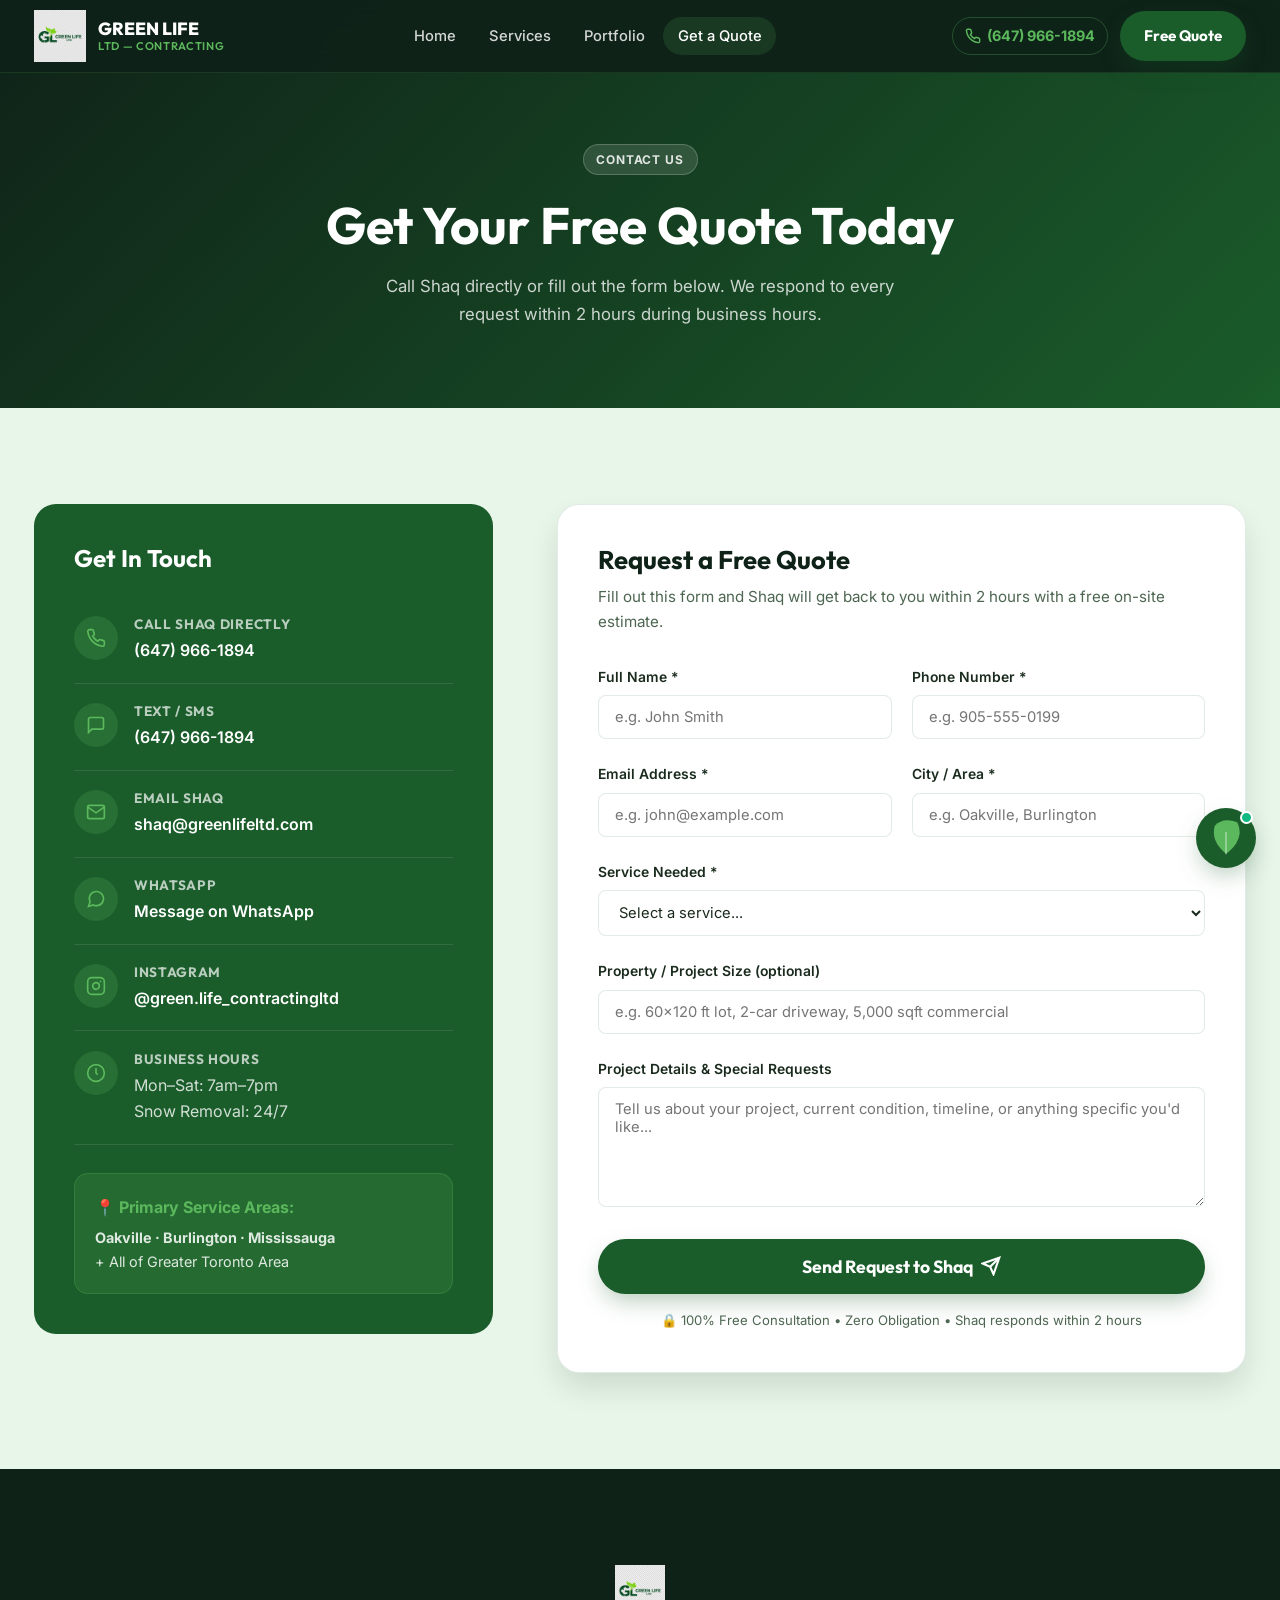
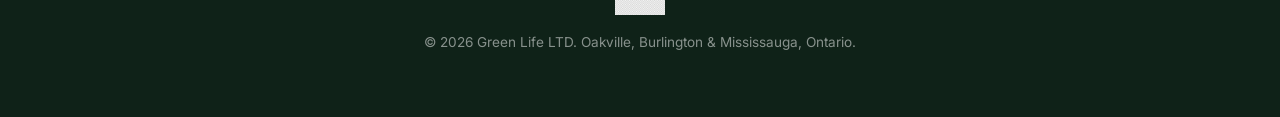
==== contact.html @ c1a683fa "Initial: Green Life LTD website — complete build - Homepage (index.html) with hero, services, before" ====
<!DOCTYPE html>
<html lang="en">
<head>
  <meta charset="UTF-8">
  <meta name="viewport" content="width=device-width, initial-scale=1.0">
  <title>Contact & Free Quote | Green Life LTD — (647) 966-1894</title>
  <meta name="description" content="Get a free quote from Green Life LTD. Call Shaq at (647) 966-1894 or submit your project details. Serving Oakville, Burlington and Mississauga.">
  <link rel="icon" type="image/png" href="logo.png">
  <link rel="preconnect" href="https://fonts.googleapis.com">
  <link rel="preconnect" href="https://fonts.gstatic.com" crossorigin>
  <link href="https://fonts.googleapis.com/css2?family=Inter:wght@400;500;600;700&family=Outfit:wght@500;600;700;800;900&display=swap" rel="stylesheet">
  <link rel="stylesheet" href="style.css">
  <style>
    .contact-hero {
      background: linear-gradient(135deg, var(--primary-dark) 0%, var(--primary-forest) 100%);
      padding: 9rem 0 5rem; color: #fff; text-align: center;
    }
    .contact-hero h1 { color: #fff; font-size: clamp(2rem, 4.5vw, 3.2rem); margin-bottom: 1rem; }
    .contact-hero p { color: rgba(255,255,255,0.78); font-size: 1.05rem; max-width: 540px; margin: 0 auto; }

    .contact-section { padding: 6rem 0; background: var(--green-pale); }

    .contact-grid { display: grid; grid-template-columns: 1fr 1.5fr; gap: 4rem; align-items: flex-start; }
    @media (max-width: 860px) { .contact-grid { grid-template-columns: 1fr; } }

    .contact-info-card {
      background: var(--primary-forest); color: #fff;
      border-radius: var(--radius-lg); padding: 2.5rem;
    }
    .contact-info-card h2 { color: #fff; font-size: 1.5rem; margin-bottom: 1.5rem; }

    .contact-method {
      display: flex; align-items: flex-start; gap: 1rem;
      padding: 1.2rem 0; border-bottom: 1px solid rgba(255,255,255,0.1);
    }
    .contact-method:last-child { border-bottom: none; }
    .contact-method-icon {
      width: 44px; height: 44px; background: rgba(92,184,92,0.2);
      border-radius: 50%; display: flex; align-items: center; justify-content: center;
      color: var(--accent-lime); flex-shrink: 0;
    }
    .contact-method h3 { font-size: 0.85rem; font-weight: 700; color: rgba(255,255,255,0.7); text-transform: uppercase; letter-spacing: 0.05em; margin-bottom: 0.3rem; }
    .contact-method a, .contact-method p { color: #fff; font-size: 1rem; font-weight: 600; }
    .contact-method a:hover { color: var(--accent-lime); }

    .quote-form-card {
      background: #fff; border-radius: var(--radius-lg);
      padding: 2.5rem; box-shadow: var(--shadow-lg);
      border: 1px solid var(--border-light);
    }
    .quote-form-card h2 { font-size: 1.6rem; margin-bottom: 0.5rem; }
    .quote-form-card p.lead { color: var(--text-muted); margin-bottom: 2rem; font-size: 0.95rem; }
  </style>
</head>
<body>

  <header>
    <div class="container nav-wrapper">
      <a href="index.html" class="logo-link">
        <img src="logo.png" alt="Green Life LTD" class="logo-img">
        <div class="logo-text">GREEN LIFE <span>LTD — Contracting</span></div>
      </a>
      <nav class="nav-links">
        <a href="index.html">Home</a>
        <a href="services.html">Services</a>
        <a href="portfolio.html">Portfolio</a>
        <a href="contact.html" class="active">Get a Quote</a>
      </nav>
      <div class="nav-actions">
        <a href="tel:6479661894" class="nav-phone">
          <svg width="16" height="16" viewBox="0 0 24 24" fill="none" stroke="currentColor" stroke-width="2.2" stroke-linecap="round" stroke-linejoin="round"><path d="M22 16.92v3a2 2 0 0 1-2.18 2 19.79 19.79 0 0 1-8.63-3.07 19.5 19.5 0 0 1-6-6 19.79 19.79 0 0 1-3.07-8.67A2 2 0 0 1 4.11 2h3a2 2 0 0 1 2 1.72 12.84 12.84 0 0 0 .7 2.81 2 2 0 0 1-.45 2.11L8.09 9.91a16 16 0 0 0 6 6l1.27-1.27a2 2 0 0 1 2.11-.45 12.84 12.84 0 0 0 2.81.7A2 2 0 0 1 22 16.92z"></path></svg>
          <span>(647) 966-1894</span>
        </a>
        <a href="contact.html" class="btn-primary">Free Quote</a>
        <button class="mobile-toggle" id="mobile-toggle" aria-label="Toggle navigation">
          <svg width="26" height="26" viewBox="0 0 24 24" fill="none" stroke="currentColor" stroke-width="2.2" stroke-linecap="round" stroke-linejoin="round"><line x1="3" y1="12" x2="21" y2="12"></line><line x1="3" y1="6" x2="21" y2="6"></line><line x1="3" y1="18" x2="21" y2="18"></line></svg>
        </button>
      </div>
    </div>
  </header>
  <div class="mobile-nav" id="mobile-nav">
    <a href="index.html">Home</a>
    <a href="services.html">Services</a>
    <a href="portfolio.html">Portfolio</a>
    <a href="contact.html">Get a Quote</a>
    <a href="tel:6479661894" style="color: var(--accent-lime); font-weight: 700;">📞 Call Shaq: (647) 966-1894</a>
  </div>

  <main>
    <section class="contact-hero">
      <div class="container">
        <div class="section-tag" style="background: rgba(255,255,255,0.12); color: rgba(255,255,255,0.85); border-color: rgba(255,255,255,0.2); margin-bottom: 1.25rem;">Contact Us</div>
        <h1>Get Your Free Quote Today</h1>
        <p>Call Shaq directly or fill out the form below. We respond to every request within 2 hours during business hours.</p>
      </div>
    </section>

    <section class="contact-section">
      <div class="container">
        <div class="contact-grid">
          <!-- Left: Contact Info -->
          <div class="contact-info-card">
            <h2>Get In Touch</h2>

            <div class="contact-method">
              <div class="contact-method-icon">
                <svg width="20" height="20" viewBox="0 0 24 24" fill="none" stroke="currentColor" stroke-width="2"><path d="M22 16.92v3a2 2 0 0 1-2.18 2 19.79 19.79 0 0 1-8.63-3.07 19.5 19.5 0 0 1-6-6 19.79 19.79 0 0 1-3.07-8.67A2 2 0 0 1 4.11 2h3a2 2 0 0 1 2 1.72 12.84 12.84 0 0 0 .7 2.81 2 2 0 0 1-.45 2.11L8.09 9.91a16 16 0 0 0 6 6l1.27-1.27a2 2 0 0 1 2.11-.45 12.84 12.84 0 0 0 2.81.7A2 2 0 0 1 22 16.92z"></path></svg>
              </div>
              <div>
                <h3>Call Shaq Directly</h3>
                <a href="tel:6479661894">(647) 966-1894</a>
              </div>
            </div>

            <div class="contact-method">
              <div class="contact-method-icon">
                <svg width="20" height="20" viewBox="0 0 24 24" fill="none" stroke="currentColor" stroke-width="2"><path d="M21 15a2 2 0 0 1-2 2H7l-4 4V5a2 2 0 0 1 2-2h14a2 2 0 0 1 2 2z"></path></svg>
              </div>
              <div>
                <h3>Text / SMS</h3>
                <a href="sms:6479661894">(647) 966-1894</a>
              </div>
            </div>

            <div class="contact-method">
              <div class="contact-method-icon">
                <svg width="20" height="20" viewBox="0 0 24 24" fill="none" stroke="currentColor" stroke-width="2"><path d="M4 4h16c1.1 0 2 .9 2 2v12c0 1.1-.9 2-2 2H4c-1.1 0-2-.9-2-2V6c0-1.1.9-2 2-2z"></path><polyline points="22,6 12,13 2,6"></polyline></svg>
              </div>
              <div>
                <h3>Email Shaq</h3>
                <a href="mailto:shaq@greenlifeltd.com">shaq@greenlifeltd.com</a>
              </div>
            </div>

            <div class="contact-method">
              <div class="contact-method-icon">
                <svg width="20" height="20" viewBox="0 0 24 24" fill="none" stroke="currentColor" stroke-width="2"><path d="M21 11.5a8.38 8.38 0 0 1-.9 3.8 8.5 8.5 0 0 1-7.6 4.7 8.38 8.38 0 0 1-3.8-.9L3 21l1.9-5.7a8.38 8.38 0 0 1-.9-3.8 8.5 8.5 0 0 1 4.7-7.6 8.38 8.38 0 0 1 3.8-.9h.5a8.48 8.48 0 0 1 8 8v.5z"></path></svg>
              </div>
              <div>
                <h3>WhatsApp</h3>
                <a href="https://wa.me/16479661894" target="_blank" rel="noopener">Message on WhatsApp</a>
              </div>
            </div>

            <div class="contact-method">
              <div class="contact-method-icon">
                <svg width="20" height="20" viewBox="0 0 24 24" fill="none" stroke="currentColor" stroke-width="2" stroke-linecap="round" stroke-linejoin="round"><rect x="2" y="2" width="20" height="20" rx="5" ry="5"></rect><path d="M16 11.37A4 4 0 1 1 12.63 8 4 4 0 0 1 16 11.37z"></path><line x1="17.5" y1="6.5" x2="17.51" y2="6.5"></line></svg>
              </div>
              <div>
                <h3>Instagram</h3>
                <a href="https://www.instagram.com/green.life_contractingltd" target="_blank" rel="noopener">@green.life_contractingltd</a>
              </div>
            </div>

            <div class="contact-method">
              <div class="contact-method-icon">
                <svg width="20" height="20" viewBox="0 0 24 24" fill="none" stroke="currentColor" stroke-width="2"><circle cx="12" cy="12" r="10"></circle><polyline points="12 6 12 12 14 14"></polyline></svg>
              </div>
              <div>
                <h3>Business Hours</h3>
                <p style="font-weight: 400; color: rgba(255,255,255,0.8);">Mon–Sat: 7am–7pm<br>Snow Removal: 24/7</p>
              </div>
            </div>

            <div style="margin-top: 1.75rem; padding: 1.25rem; background: rgba(92,184,92,0.15); border-radius: var(--radius-md); border: 1px solid rgba(92,184,92,0.25);">
              <div style="color: var(--accent-lime); font-weight: 700; margin-bottom: 0.4rem;">📍 Primary Service Areas:</div>
              <div style="color: rgba(255,255,255,0.85); font-size: 0.9rem; line-height: 1.6;">
                <strong>Oakville · Burlington · Mississauga</strong><br>
                + All of Greater Toronto Area
              </div>
            </div>
          </div>

          <!-- Right: Quote Form -->
          <div class="quote-form-card">
            <h2>Request a Free Quote</h2>
            <p class="lead">Fill out this form and Shaq will get back to you within 2 hours with a free on-site estimate.</p>

            <form id="quoteForm">
              <div class="form-grid two-col" style="margin-bottom: 1.5rem;">
                <div class="form-group">
                  <label for="name">Full Name *</label>
                  <input type="text" id="name" name="name" class="form-control" placeholder="e.g. John Smith" required autocomplete="name">
                </div>
                <div class="form-group">
                  <label for="phone">Phone Number *</label>
                  <input type="tel" id="phone" name="phone" class="form-control" placeholder="e.g. 905-555-0199" required autocomplete="tel">
                </div>
              </div>

              <div class="form-grid two-col" style="margin-bottom: 1.5rem;">
                <div class="form-group">
                  <label for="email">Email Address *</label>
                  <input type="email" id="email" name="email" class="form-control" placeholder="e.g. john@example.com" required autocomplete="email">
                </div>
                <div class="form-group">
                  <label for="city">City / Area *</label>
                  <input type="text" id="city" name="city" class="form-control" placeholder="e.g. Oakville, Burlington" required>
                </div>
              </div>

              <div class="form-group" style="margin-bottom: 1.5rem;">
                <label for="service">Service Needed *</label>
                <select id="service" name="service" class="form-control" required>
                  <option value="" disabled selected>Select a service...</option>
                  <option value="Landscaping & Lawn Care">⭐️ Landscaping &amp; Lawn Care</option>
                  <option value="Hardscaping & Interlock">Hardscaping &amp; Interlocking Driveway/Patio</option>
                  <option value="Concrete Driveway">Concrete Driveway / Sidewalk</option>
                  <option value="Tree Planting & Care">Tree Planting &amp; Care</option>
                  <option value="Snow Removal Contract">Snow Removal Contract</option>
                  <option value="Year-Round Contract">Year-Round Property Contract (Best Value)</option>
                </select>
              </div>

              <div class="form-group" style="margin-bottom: 1.5rem;">
                <label for="sqft">Property / Project Size (optional)</label>
                <input type="text" id="sqft" name="sqft" class="form-control" placeholder="e.g. 60x120 ft lot, 2-car driveway, 5,000 sqft commercial">
              </div>

              <div class="form-group" style="margin-bottom: 2rem;">
                <label for="notes">Project Details &amp; Special Requests</label>
                <textarea id="notes" name="notes" class="form-control" rows="5" placeholder="Tell us about your project, current condition, timeline, or anything specific you'd like..."></textarea>
              </div>

              <button type="submit" class="btn-primary" style="width: 100%; padding: 1rem; font-size: 1.1rem; justify-content: center;" id="submit-quote-btn">
                <span>Send Request to Shaq</span>
                <svg width="20" height="20" viewBox="0 0 24 24" fill="none" stroke="currentColor" stroke-width="2.5"><line x1="22" y1="2" x2="11" y2="13"></line><polygon points="22 2 15 22 11 13 2 9 22 2"></polygon></svg>
              </button>

              <p style="text-align: center; color: var(--text-muted); font-size: 0.82rem; margin-top: 1rem;">
                🔒 100% Free Consultation &bull; Zero Obligation &bull; Shaq responds within 2 hours
              </p>
            </form>
          </div>
        </div>
      </div>
    </section>
  </main>

  <footer>
    <div class="container">
      <div style="text-align: center; padding: 2rem 0;">
        <img src="logo.png" alt="Green Life LTD" style="height: 50px; margin: 0 auto 1rem;">
        <p style="color: rgba(255,255,255,0.5); font-size: 0.85rem;">&copy; 2026 Green Life LTD. Oakville, Burlington &amp; Mississauga, Ontario.</p>
      </div>
    </div>
  </footer>

  <div class="mobile-action-dock">
    <a href="tel:6479661894" class="dock-item"><svg viewBox="0 0 24 24" fill="none" stroke="currentColor" stroke-width="2"><path d="M22 16.92v3a2 2 0 0 1-2.18 2 19.79 19.79 0 0 1-8.63-3.07 19.5 19.5 0 0 1-6-6 19.79 19.79 0 0 1-3.07-8.67A2 2 0 0 1 4.11 2h3a2 2 0 0 1 2 1.72 12.84 12.84 0 0 0 .7 2.81 2 2 0 0 1-.45 2.11L8.09 9.91a16 16 0 0 0 6 6l1.27-1.27a2 2 0 0 1 2.11-.45 12.84 12.84 0 0 0 2.81.7A2 2 0 0 1 22 16.92z"></path></svg><span>Call</span></a>
    <a href="sms:6479661894" class="dock-item"><svg viewBox="0 0 24 24" fill="none" stroke="currentColor" stroke-width="2"><path d="M21 15a2 2 0 0 1-2 2H7l-4 4V5a2 2 0 0 1 2-2h14a2 2 0 0 1 2 2z"></path></svg><span>SMS</span></a>
    <a href="mailto:shaq@greenlifeltd.com" class="dock-item"><svg viewBox="0 0 24 24" fill="none" stroke="currentColor" stroke-width="2"><path d="M4 4h16c1.1 0 2 .9 2 2v12c0 1.1-.9 2-2 2H4c-1.1 0-2-.9-2-2V6c0-1.1.9-2 2-2z"></path><polyline points="22,6 12,13 2,6"></polyline></svg><span>Email</span></a>
    <a href="https://wa.me/16479661894" class="dock-item" target="_blank" rel="noopener"><svg viewBox="0 0 24 24" fill="none" stroke="currentColor" stroke-width="2"><path d="M21 11.5a8.38 8.38 0 0 1-.9 3.8 8.5 8.5 0 0 1-7.6 4.7 8.38 8.38 0 0 1-3.8-.9L3 21l1.9-5.7a8.38 8.38 0 0 1-.9-3.8 8.5 8.5 0 0 1 4.7-7.6 8.38 8.38 0 0 1 3.8-.9h.5a8.48 8.48 0 0 1 8 8v.5z"></path></svg><span>WhatsApp</span></a>
    <a href="https://www.instagram.com/green.life_contractingltd" class="dock-item" target="_blank" rel="noopener"><svg viewBox="0 0 24 24" fill="none" stroke="currentColor" stroke-width="2" stroke-linecap="round" stroke-linejoin="round"><rect x="2" y="2" width="20" height="20" rx="5" ry="5"></rect><path d="M16 11.37A4 4 0 1 1 12.63 8 4 4 0 0 1 16 11.37z"></path><line x1="17.5" y1="6.5" x2="17.51" y2="6.5"></line></svg><span>Instagram</span></a>
  </div>

  <div class="chat-widget-container">
    <div class="chat-bubble" id="chat-bubble">
      <div class="chat-header">
        <div class="chat-header-title">
          <span style="display:inline-block; width:8px; height:8px; border-radius:50%; background:#10B981;"></span>
          <span>Shaq &bull; Green Life LTD</span>
        </div>
        <button class="chat-close-btn" id="chat-close" aria-label="Close Chat">
          <svg width="18" height="18" viewBox="0 0 24 24" fill="none" stroke="currentColor" stroke-width="2.5"><line x1="18" y1="6" x2="6" y2="18"></line><line x1="6" y1="6" x2="18" y2="18"></line></svg>
        </button>
      </div>
      <div class="chat-text" id="chat-text">
        <div style="background: var(--green-pale); padding: 0.5rem 0.75rem; border-radius: 12px; margin-bottom: 0.5rem; font-size: 0.85rem; border: 1px solid rgba(26,92,42,0.12);">
          Hi! I'm <strong>Shaq</strong> 🌿 Questions about our services or pricing? I'm here to help!
        </div>
      </div>
      <div class="chat-input-wrapper">
        <input type="text" id="chat-input" placeholder="Ask Shaq..." aria-label="Chat query">
        <button id="chat-send" class="chat-send-btn" aria-label="Send">
          <svg width="15" height="15" viewBox="0 0 24 24" fill="none" stroke="currentColor" stroke-width="2.5"><line x1="22" y1="2" x2="11" y2="13"></line><polygon points="22 2 15 22 11 13 2 9 22 2"></polygon></svg>
        </button>
      </div>
    </div>
    <div class="avatar-wrapper" id="avatar-wrapper" title="Chat with Shaq" role="button" tabindex="0">
      <svg viewBox="0 0 100 100" width="56" height="56">
        <circle cx="50" cy="50" r="48" fill="#1A5C2A"/>
        <path d="M 50 78 Q 22 55 30 28 Q 45 12 70 22 Q 80 40 68 60 Q 60 72 50 78 Z" fill="#5CB85C"/>
        <path d="M 50 78 L 50 40" stroke="#fff" stroke-width="2" stroke-linecap="round" opacity="0.6"/>
      </svg>
      <div class="avatar-badge" title="Online"></div>
    </div>
  </div>

  <script src="app.js"></script>
</body>
</html>
---- style.css ----
/* ==========================================================================
   GREEN LIFE LTD — NATURE-FIRST DESIGN SYSTEM
   Primary: Forest Green #1A5C2A | Accent: Lime #5CB85C | Dark: #0F2218
   ========================================================================== */

:root {
  --font-heading: 'Outfit', -apple-system, BlinkMacSystemFont, 'Segoe UI', Roboto, sans-serif;
  --font-body: 'Inter', -apple-system, BlinkMacSystemFont, 'Segoe UI', Roboto, sans-serif;

  /* Color Palette */
  --primary-dark:       #0F2218;
  --primary-forest:     #1A5C2A;
  --primary-forest-mid: #226B33;
  --accent-lime:        #5CB85C;
  --accent-lime-hover:  #4CAE4C;
  --accent-lime-glow:   rgba(92, 184, 92, 0.25);
  --accent-gold:        #F5A623;

  --green-dark:   #143D1D;
  --green-mid:    #2D7A3A;
  --green-light:  #7EC880;
  --green-pale:   #E8F5E9;

  --bg-light:     #F7FBF8;
  --card-bg:      #FFFFFF;
  --border-light: rgba(26, 92, 42, 0.12);
  --border-glass: rgba(255, 255, 255, 0.15);

  --text-main:    #1A2B1D;
  --text-muted:   #4D6651;
  --text-white:   #FFFFFF;

  /* Elevation */
  --shadow-sm:    0 2px 4px rgba(15, 34, 24, 0.06);
  --shadow-md:    0 6px 18px -2px rgba(15, 34, 24, 0.10);
  --shadow-lg:    0 16px 32px -4px rgba(15, 34, 24, 0.14);
  --shadow-green: 0 10px 25px -5px rgba(26, 92, 42, 0.35);

  --radius-sm:   8px;
  --radius-md:   14px;
  --radius-lg:   22px;
  --radius-full: 9999px;

  --transition-fast:   0.2s ease;
  --transition-smooth: 0.3s cubic-bezier(0.16, 1, 0.3, 1);
}

/* ====================== RESET & BASE ====================== */
*, *::before, *::after { box-sizing: border-box; margin: 0; padding: 0; }

html { scroll-behavior: smooth; font-size: 16px; -webkit-font-smoothing: antialiased; }

body {
  font-family: var(--font-body);
  color: var(--text-main);
  background-color: var(--bg-light);
  line-height: 1.65;
  overflow-x: hidden;
  padding-bottom: 72px;
}

@media (min-width: 992px) { body { padding-bottom: 0; } }

a { color: inherit; text-decoration: none; transition: color var(--transition-fast); }
img { max-width: 100%; height: auto; display: block; }

.container {
  width: 100%; max-width: 1260px;
  margin: 0 auto; padding: 0 1.5rem;
}

/* ====================== TYPOGRAPHY ====================== */
h1, h2, h3, h4, h5, h6 {
  font-family: var(--font-heading);
  font-weight: 700; line-height: 1.2;
  color: var(--primary-dark);
}

.section-tag {
  display: inline-flex; align-items: center; gap: 0.4rem;
  background: var(--green-pale); color: var(--primary-forest);
  font-size: 0.75rem; font-weight: 700; letter-spacing: 0.07em;
  text-transform: uppercase; padding: 0.3rem 0.8rem;
  border-radius: var(--radius-full);
  border: 1px solid rgba(26, 92, 42, 0.18);
  margin-bottom: 0.85rem;
}

.section-title {
  font-size: clamp(1.8rem, 4vw, 2.75rem);
  font-weight: 800; letter-spacing: -0.025em;
  margin-bottom: 1rem; color: var(--primary-dark);
}

.section-desc {
  font-size: 1.05rem; color: var(--text-muted);
  line-height: 1.7; max-width: 620px;
  margin: 0 auto;
}

.text-center { text-align: center; }
.text-accent-green { color: var(--accent-lime); }

/* ====================== BUTTONS ====================== */
.btn-primary {
  display: inline-flex; align-items: center; gap: 0.5rem;
  background: var(--primary-forest);
  color: #fff; font-family: var(--font-heading);
  font-weight: 700; font-size: 0.95rem;
  padding: 0.75rem 1.5rem; border-radius: var(--radius-full);
  border: none; cursor: pointer;
  transition: background var(--transition-fast), transform var(--transition-fast), box-shadow var(--transition-fast);
  box-shadow: var(--shadow-green);
  white-space: nowrap;
}
.btn-primary:hover {
  background: var(--primary-forest-mid);
  transform: translateY(-2px);
  box-shadow: 0 14px 30px -4px rgba(26, 92, 42, 0.45);
}

.btn-secondary {
  display: inline-flex; align-items: center; gap: 0.5rem;
  background: rgba(255,255,255,0.12);
  color: #fff; font-family: var(--font-heading);
  font-weight: 600; font-size: 0.95rem;
  padding: 0.72rem 1.4rem; border-radius: var(--radius-full);
  border: 2px solid rgba(255,255,255,0.4); cursor: pointer;
  transition: all var(--transition-fast);
  backdrop-filter: blur(8px);
}
.btn-secondary:hover {
  background: rgba(255,255,255,0.22);
  border-color: rgba(255,255,255,0.7);
}

/* ====================== HEADER / NAV ====================== */
header {
  position: fixed; top: 0; left: 0; right: 0; z-index: 100;
  background: rgba(15, 34, 24, 0.96);
  backdrop-filter: blur(12px);
  border-bottom: 1px solid rgba(92, 184, 92, 0.15);
  transition: box-shadow 0.3s;
}

.nav-wrapper {
  display: flex; align-items: center; justify-content: space-between;
  height: 72px; gap: 2rem;
}

.logo-link { display: flex; align-items: center; gap: 0.75rem; }
.logo-img { height: 52px; width: auto; object-fit: contain; }
.logo-text {
  font-family: var(--font-heading); font-weight: 800;
  font-size: 1.1rem; color: #fff; line-height: 1.15;
}
.logo-text span { display: block; color: var(--accent-lime); font-size: 0.7rem; font-weight: 600; letter-spacing: 0.06em; text-transform: uppercase; }

.nav-links { display: flex; align-items: center; gap: 0.25rem; }
.nav-links a {
  color: rgba(255,255,255,0.82); font-weight: 500; font-size: 0.92rem;
  padding: 0.45rem 0.9rem; border-radius: var(--radius-full);
  transition: all var(--transition-fast);
}
.nav-links a:hover, .nav-links a.active {
  color: #fff; background: rgba(92, 184, 92, 0.15);
}

.nav-actions { display: flex; align-items: center; gap: 0.75rem; }
.nav-phone {
  display: flex; align-items: center; gap: 0.4rem;
  color: var(--accent-lime); font-weight: 700; font-size: 0.9rem;
  padding: 0.4rem 0.75rem; border-radius: var(--radius-full);
  border: 1px solid rgba(92,184,92,0.3);
  transition: all var(--transition-fast);
}
.nav-phone:hover { background: rgba(92,184,92,0.12); }

@media (max-width: 900px) {
  .nav-links { display: none; }
  .nav-phone span { display: none; }
}
@media (max-width: 600px) {
  .nav-actions .btn-primary { display: none; }
}

/* Mobile toggle */
.mobile-toggle {
  display: none; background: none; border: none;
  color: #fff; cursor: pointer; padding: 0.4rem;
  border-radius: var(--radius-sm);
}
@media (max-width: 900px) { .mobile-toggle { display: flex; } }

.mobile-nav {
  display: none; flex-direction: column;
  background: var(--primary-dark); padding: 1rem 1.5rem 1.5rem;
  border-bottom: 1px solid rgba(92,184,92,0.15);
}
.mobile-nav.open { display: flex; }
.mobile-nav a {
  color: rgba(255,255,255,0.85); font-size: 1rem; font-weight: 500;
  padding: 0.7rem 0; border-bottom: 1px solid rgba(255,255,255,0.06);
  transition: color var(--transition-fast);
}
.mobile-nav a:hover { color: var(--accent-lime); }
.mobile-nav a:last-child { border-bottom: none; }

/* ====================== HERO SECTION ====================== */
.hero {
  position: relative; min-height: 100vh;
  display: flex; align-items: center;
  padding-top: 72px; overflow: hidden;
}

.hero-bg {
  position: absolute; inset: 0;
  width: 100%; height: 100%;
  object-fit: cover; object-position: center;
  z-index: 0;
}

.hero-overlay {
  position: absolute; inset: 0; z-index: 1;
  background: linear-gradient(135deg, rgba(10, 26, 14, 0.88) 0%, rgba(26, 92, 42, 0.55) 60%, rgba(10, 26, 14, 0.4) 100%);
}

.hero > .container { position: relative; z-index: 2; width: 100%; padding-top: 4rem; padding-bottom: 5rem; }

.hero-grid {
  display: grid;
  grid-template-columns: 1fr 420px;
  gap: 4rem; align-items: center;
}
@media (max-width: 960px) { .hero-grid { grid-template-columns: 1fr; } .hero-card-column { display: none; } }

.hero-content { color: #fff; }

.hero-badge {
  display: inline-flex; align-items: center; gap: 0.5rem;
  background: rgba(92,184,92,0.18); border: 1px solid rgba(92,184,92,0.35);
  backdrop-filter: blur(8px); color: #A8E6A3;
  font-size: 0.8rem; font-weight: 600; letter-spacing: 0.04em;
  padding: 0.4rem 1rem; border-radius: var(--radius-full);
  margin-bottom: 1.5rem;
}

.hero h1 {
  font-size: clamp(2.4rem, 5.5vw, 4rem);
  font-weight: 900; line-height: 1.08;
  color: #fff; letter-spacing: -0.03em;
  margin-bottom: 1.25rem;
}

.hero .lead {
  font-size: 1.1rem; color: rgba(255,255,255,0.82);
  max-width: 520px; line-height: 1.7; margin-bottom: 2rem;
}

.hero-cta-group { display: flex; flex-wrap: wrap; gap: 1rem; margin-bottom: 2.25rem; }

.hero-trust-row {
  display: flex; flex-wrap: wrap; gap: 1.25rem;
  padding-top: 1.5rem; border-top: 1px solid rgba(255,255,255,0.12);
}
.trust-item {
  display: flex; align-items: center; gap: 0.5rem;
  color: rgba(255,255,255,0.85); font-size: 0.85rem; font-weight: 500;
}
.trust-item svg { color: var(--accent-lime); flex-shrink: 0; }

/* Hero Card */
.hero-estimate-card {
  background: rgba(255,255,255,0.97);
  border-radius: var(--radius-lg);
  overflow: hidden;
  box-shadow: 0 32px 80px -12px rgba(0,0,0,0.45);
}

.estimate-card-header {
  background: var(--primary-forest);
  padding: 1.25rem 1.5rem; color: #fff;
}
.estimate-card-header h3 { font-size: 1.25rem; margin: 0.5rem 0 0.3rem; color: #fff; }
.estimate-card-header p { font-size: 0.85rem; color: rgba(255,255,255,0.75); margin: 0; }

.pulse-indicator { display: flex; align-items: center; gap: 0.5rem; font-size: 0.8rem; color: rgba(255,255,255,0.8); }
.pulse-dot {
  width: 8px; height: 8px; border-radius: 50%;
  background: var(--accent-lime);
  animation: pulse 2s infinite;
}
@keyframes pulse {
  0%, 100% { opacity: 1; transform: scale(1); }
  50% { opacity: 0.6; transform: scale(0.85); }
}

.estimate-form { padding: 1.5rem; }
.estimate-form .form-field { margin-bottom: 0.85rem; }
.estimate-form input, .estimate-form select, .estimate-form textarea {
  width: 100%; padding: 0.7rem 0.9rem;
  border: 1.5px solid var(--border-light);
  border-radius: var(--radius-sm);
  font-size: 0.9rem; font-family: var(--font-body);
  background: #fff; color: var(--text-main);
  transition: border-color var(--transition-fast);
  outline: none;
}
.estimate-form input:focus, .estimate-form select:focus {
  border-color: var(--accent-lime);
  box-shadow: 0 0 0 3px var(--accent-lime-glow);
}

.estimate-submit-btn { width: 100%; justify-content: center; padding: 0.85rem; font-size: 1rem; }
.estimate-card-footer { text-align: center; margin-top: 0.75rem; font-size: 0.78rem; color: var(--text-muted); }

/* ====================== SERVICES SECTION ====================== */
.services-section {
  padding: 6rem 0;
  background: var(--bg-light);
}
.services-section .text-center { margin-bottom: 3rem; }

.services-grid {
  display: grid;
  grid-template-columns: repeat(3, 1fr);
  gap: 1.75rem;
}
@media (max-width: 960px) { .services-grid { grid-template-columns: repeat(2, 1fr); } }
@media (max-width: 580px) { .services-grid { grid-template-columns: 1fr; } }

.service-card {
  background: var(--card-bg); border-radius: var(--radius-lg);
  border: 1px solid var(--border-light);
  overflow: hidden;
  transition: transform var(--transition-smooth), box-shadow var(--transition-smooth);
  display: flex; flex-direction: column;
}
.service-card:hover {
  transform: translateY(-6px);
  box-shadow: var(--shadow-lg);
}
.service-card.featured {
  grid-column: span 2;
  flex-direction: row;
}
@media (max-width: 700px) { .service-card.featured { flex-direction: column; grid-column: 1; } }

.service-thumb {
  position: relative; overflow: hidden;
  aspect-ratio: 16/9;
}
.service-card.featured .service-thumb { flex: 0 0 50%; aspect-ratio: unset; }
@media (max-width: 700px) { .service-card.featured .service-thumb { flex: none; aspect-ratio: 16/9; } }
.service-thumb img { width: 100%; height: 100%; object-fit: cover; transition: transform 0.5s; }
.service-card:hover .service-thumb img { transform: scale(1.05); }

.featured-ribbon {
  position: absolute; top: 12px; left: 12px;
  background: var(--primary-forest); color: #fff;
  font-size: 0.72rem; font-weight: 700; letter-spacing: 0.05em; text-transform: uppercase;
  padding: 0.3rem 0.75rem; border-radius: var(--radius-full);
}

.service-body { padding: 1.5rem; flex: 1; display: flex; flex-direction: column; gap: 0.65rem; }
.service-body h3 { font-size: 1.2rem; font-weight: 700; color: var(--primary-dark); }
.service-body p { font-size: 0.92rem; color: var(--text-muted); line-height: 1.6; flex: 1; }

.service-features { list-style: none; display: flex; flex-direction: column; gap: 0.4rem; }
.service-features li { display: flex; align-items: flex-start; gap: 0.5rem; font-size: 0.88rem; color: var(--text-main); }
.service-features li svg { color: var(--accent-lime); flex-shrink: 0; margin-top: 2px; }

.service-link {
  display: inline-flex; align-items: center; gap: 0.4rem;
  color: var(--primary-forest); font-weight: 700; font-size: 0.88rem;
  margin-top: 0.5rem;
  transition: gap var(--transition-fast), color var(--transition-fast);
}
.service-link:hover { color: var(--accent-lime); gap: 0.7rem; }

/* ====================== WHY US SECTION ====================== */
.whyus-section {
  padding: 6rem 0;
  background: linear-gradient(135deg, var(--primary-dark) 0%, var(--green-dark) 100%);
  color: #fff;
}
.whyus-section .section-tag { background: rgba(255,255,255,0.1); color: rgba(255,255,255,0.85); border-color: rgba(255,255,255,0.2); }
.whyus-section .section-title { color: #fff; }
.whyus-section .section-desc { color: rgba(255,255,255,0.72); }

.whyus-grid {
  display: grid;
  grid-template-columns: repeat(4, 1fr);
  gap: 1.5rem; margin-top: 3rem;
}
@media (max-width: 900px) { .whyus-grid { grid-template-columns: repeat(2, 1fr); } }
@media (max-width: 520px) { .whyus-grid { grid-template-columns: 1fr; } }

.whyus-card {
  background: rgba(255,255,255,0.07);
  border: 1px solid rgba(255,255,255,0.12);
  border-radius: var(--radius-md); padding: 1.75rem 1.5rem;
  text-align: center;
  transition: background var(--transition-smooth), transform var(--transition-smooth);
}
.whyus-card:hover { background: rgba(255,255,255,0.12); transform: translateY(-4px); }

.whyus-icon {
  width: 56px; height: 56px;
  background: rgba(92,184,92,0.18); border-radius: 50%;
  display: flex; align-items: center; justify-content: center;
  margin: 0 auto 1rem; color: var(--accent-lime);
}
.whyus-card h3 { font-size: 1rem; font-weight: 700; color: #fff; margin-bottom: 0.5rem; }
.whyus-card p { font-size: 0.875rem; color: rgba(255,255,255,0.68); line-height: 1.55; }

/* ====================== BEFORE / AFTER SLIDER ====================== */
.comparison-section { padding: 6rem 0; background: #fff; }
.comparison-section .text-center { margin-bottom: 2.5rem; }

.comparison-wrapper {
  position: relative;
  border-radius: var(--radius-lg);
  overflow: hidden;
  cursor: ew-resize;
  user-select: none;
  box-shadow: var(--shadow-lg);
  max-width: 900px; margin: 0 auto;
  aspect-ratio: 16/9;
}

.comparison-img {
  width: 100%; height: 100%; object-fit: cover;
}

.comparison-overlay {
  position: absolute; top: 0; left: 0;
  height: 100%; width: 50%;
  overflow: hidden;
}
.comparison-overlay img {
  width: 900px; max-width: 900px;
  height: 100%; object-fit: cover;
}

.slider-handle {
  position: absolute; top: 50%; left: 50%;
  transform: translate(-50%, -50%);
  width: 48px; height: 48px;
  background: #fff; border-radius: 50%;
  display: flex; align-items: center; justify-content: center;
  box-shadow: 0 4px 14px rgba(0,0,0,0.3);
  pointer-events: none; color: var(--primary-forest);
  z-index: 5;
}

.comparison-slider {
  position: absolute; inset: 0; opacity: 0;
  width: 100%; height: 100%;
  cursor: ew-resize; z-index: 10;
  margin: 0;
}

.badge-tag {
  position: absolute; top: 14px;
  padding: 0.3rem 0.8rem; border-radius: var(--radius-full);
  font-size: 0.72rem; font-weight: 700; letter-spacing: 0.06em;
  text-transform: uppercase; z-index: 4;
  pointer-events: none;
}
.badge-tag.before { left: 12px; background: rgba(0,0,0,0.55); color: #fff; }
.badge-tag.after { right: 12px; background: var(--primary-forest); color: #fff; }

/* Vertical divider line */
.comparison-overlay::after {
  content: ''; position: absolute; right: 0; top: 0;
  width: 3px; height: 100%;
  background: #fff; z-index: 3;
}

/* ====================== INSTAGRAM REEL SECTION ====================== */
.instagram-section {
  padding: 6rem 0; background: var(--green-pale);
}
.instagram-section .text-center { margin-bottom: 2.5rem; }

.instagram-embed-wrapper {
  max-width: 900px; margin: 0 auto;
  background: #fff; border-radius: var(--radius-lg);
  overflow: hidden; box-shadow: var(--shadow-md);
  padding: 2rem;
}

.instagram-header {
  display: flex; align-items: center; gap: 1rem; margin-bottom: 1.75rem;
}
.insta-logo { color: #E1306C; width: 40px; height: 40px; flex-shrink: 0; }
.instagram-header h3 { font-size: 1.1rem; font-weight: 700; color: var(--primary-dark); margin-bottom: 0.2rem; }
.instagram-header p { font-size: 0.85rem; color: var(--text-muted); }

.instagram-reel-grid {
  display: grid;
  grid-template-columns: repeat(3, 1fr);
  gap: 0.75rem; margin-bottom: 1.5rem;
}
@media (max-width: 600px) { .instagram-reel-grid { grid-template-columns: repeat(2, 1fr); } }

.reel-card {
  position: relative; aspect-ratio: 9/16;
  border-radius: var(--radius-md); overflow: hidden;
  cursor: pointer; background: var(--green-pale);
}
.reel-card::before {
  content: '';
  position: absolute; inset: 0;
  background: linear-gradient(180deg, transparent 40%, rgba(0,0,0,0.6) 100%);
  z-index: 2;
}
.reel-card img { width: 100%; height: 100%; object-fit: cover; transition: transform 0.4s; }
.reel-card:hover img { transform: scale(1.06); }
.reel-play {
  position: absolute; top: 50%; left: 50%;
  transform: translate(-50%, -50%);
  width: 44px; height: 44px;
  background: rgba(255,255,255,0.85); border-radius: 50%;
  display: flex; align-items: center; justify-content: center;
  z-index: 3; color: var(--primary-forest);
  transition: transform var(--transition-fast), background var(--transition-fast);
}
.reel-card:hover .reel-play { transform: translate(-50%, -50%) scale(1.12); background: #fff; }
.reel-label {
  position: absolute; bottom: 10px; left: 10px; right: 10px;
  color: #fff; font-size: 0.78rem; font-weight: 600; z-index: 3;
}

.instagram-cta {
  text-align: center; padding-top: 0.5rem;
}
.instagram-cta a {
  display: inline-flex; align-items: center; gap: 0.5rem;
  background: linear-gradient(135deg, #f09433 0%, #e6683c 25%, #dc2743 50%, #cc2366 75%, #bc1888 100%);
  color: #fff; font-weight: 700; font-size: 0.9rem;
  padding: 0.7rem 1.5rem; border-radius: var(--radius-full);
  transition: opacity var(--transition-fast), transform var(--transition-fast);
}
.instagram-cta a:hover { opacity: 0.9; transform: translateY(-2px); }

/* ====================== SERVICE AREA SECTION ====================== */
.areas-section { padding: 5rem 0; background: #fff; }
.areas-section .text-center { margin-bottom: 2rem; }

.area-tags {
  display: flex; flex-wrap: wrap;
  justify-content: center; gap: 0.6rem; margin-top: 2rem;
}

.area-pill {
  display: inline-flex; align-items: center; gap: 0.35rem;
  background: var(--green-pale);
  border: 1px solid rgba(26, 92, 42, 0.18);
  color: var(--primary-forest);
  padding: 0.4rem 0.9rem; border-radius: var(--radius-full);
  font-size: 0.85rem; font-weight: 600;
  transition: all var(--transition-fast);
}
.area-pill:hover { background: var(--primary-forest); color: #fff; }
.area-pill.featured { background: var(--primary-forest); color: #fff; border-color: var(--primary-forest); }

/* ====================== CONTRACTS / PRICING SECTION ====================== */
.contracts-section { padding: 6rem 0; background: var(--bg-light); }

.contracts-grid {
  display: grid;
  grid-template-columns: repeat(2, 1fr);
  gap: 2rem; margin-top: 3rem;
}
@media (max-width: 680px) { .contracts-grid { grid-template-columns: 1fr; } }

.contract-card {
  background: #fff; border-radius: var(--radius-lg);
  border: 2px solid var(--border-light);
  padding: 2rem; position: relative;
  transition: all var(--transition-smooth);
  overflow: hidden;
}
.contract-card::before {
  content: ''; position: absolute; top: 0; left: 0; right: 0;
  height: 4px; background: var(--primary-forest);
}
.contract-card.featured { border-color: var(--primary-forest); }
.contract-card.featured::before { background: linear-gradient(90deg, var(--primary-forest), var(--accent-lime)); }
.contract-card:hover { transform: translateY(-5px); box-shadow: var(--shadow-lg); }

.contract-badge {
  display: inline-flex; align-items: center; gap: 0.4rem;
  background: var(--green-pale); color: var(--primary-forest);
  font-size: 0.72rem; font-weight: 700; letter-spacing: 0.06em; text-transform: uppercase;
  padding: 0.25rem 0.65rem; border-radius: var(--radius-full);
  margin-bottom: 1rem;
}
.contract-card h3 { font-size: 1.4rem; font-weight: 800; margin-bottom: 0.65rem; }
.contract-card .price { font-size: 1rem; color: var(--text-muted); margin-bottom: 1.25rem; }
.contract-card .price strong { font-size: 2rem; color: var(--primary-forest); font-family: var(--font-heading); }

.contract-features { list-style: none; display: flex; flex-direction: column; gap: 0.6rem; margin-bottom: 1.75rem; }
.contract-features li { display: flex; align-items: flex-start; gap: 0.5rem; font-size: 0.9rem; }
.contract-features li svg { color: var(--accent-lime); flex-shrink: 0; margin-top: 2px; }

/* ====================== QUOTE FORM SECTION ====================== */
.quote-section { padding: 6rem 0; background: var(--green-pale); }

.quote-card {
  background: #fff; border-radius: var(--radius-lg);
  padding: 3rem; box-shadow: var(--shadow-lg);
  max-width: 860px; margin: 0 auto;
  border: 1px solid var(--border-light);
}
@media (max-width: 640px) { .quote-card { padding: 2rem 1.25rem; } }

.form-grid.two-col { display: grid; grid-template-columns: 1fr 1fr; gap: 1.25rem; }
@media (max-width: 580px) { .form-grid.two-col { grid-template-columns: 1fr; } }

.form-group { display: flex; flex-direction: column; gap: 0.4rem; }
.form-group label { font-weight: 600; font-size: 0.87rem; color: var(--text-main); }
.form-control {
  width: 100%; padding: 0.75rem 1rem;
  border: 1.5px solid var(--border-light);
  border-radius: var(--radius-sm);
  font-size: 0.92rem; font-family: var(--font-body);
  color: var(--text-main); background: #fff; outline: none;
  transition: border-color var(--transition-fast), box-shadow var(--transition-fast);
}
.form-control:focus {
  border-color: var(--accent-lime);
  box-shadow: 0 0 0 3px var(--accent-lime-glow);
}
textarea.form-control { resize: vertical; min-height: 120px; }

/* ====================== FOOTER ====================== */
footer {
  background: var(--primary-dark);
  color: rgba(255,255,255,0.8);
  padding: 4rem 0 2rem;
}

.footer-grid {
  display: grid;
  grid-template-columns: 2fr 1fr 1fr 1.4fr;
  gap: 3rem; margin-bottom: 3rem;
}
@media (max-width: 960px) { .footer-grid { grid-template-columns: 1fr 1fr; } }
@media (max-width: 540px) { .footer-grid { grid-template-columns: 1fr; } }

.footer-brand p { font-size: 0.88rem; line-height: 1.6; margin-bottom: 1rem; }
.footer-col h4 { color: #fff; font-size: 0.95rem; font-weight: 700; margin-bottom: 1rem; }
.footer-links { list-style: none; display: flex; flex-direction: column; gap: 0.5rem; }
.footer-links a { font-size: 0.87rem; color: rgba(255,255,255,0.65); transition: color var(--transition-fast); }
.footer-links a:hover { color: var(--accent-lime); }

.footer-contact-item { display: flex; align-items: flex-start; gap: 0.75rem; margin-bottom: 1rem; }
.footer-contact-item svg { color: var(--accent-lime); flex-shrink: 0; margin-top: 2px; }
.footer-contact-item a { color: rgba(255,255,255,0.75); font-size: 0.87rem; transition: color var(--transition-fast); }
.footer-contact-item a:hover { color: var(--accent-lime); }

.footer-bottom {
  border-top: 1px solid rgba(255,255,255,0.08);
  padding-top: 1.5rem; text-align: center;
  display: flex; flex-wrap: wrap; gap: 0.75rem;
  justify-content: space-between; align-items: center;
}
.footer-bottom p { font-size: 0.82rem; color: rgba(255,255,255,0.45); }
.footer-bottom a { color: var(--accent-lime); }

/* ====================== MOBILE ACTION DOCK ====================== */
.mobile-action-dock {
  position: fixed; bottom: 0; left: 0; right: 0; z-index: 200;
  display: flex; background: var(--primary-dark);
  border-top: 1px solid rgba(92,184,92,0.2);
  padding: env(safe-area-inset-bottom) 0 0;
}
@media (min-width: 992px) { .mobile-action-dock { display: none; } }

.dock-item {
  flex: 1; display: flex; flex-direction: column;
  align-items: center; gap: 0.2rem;
  padding: 0.6rem 0.25rem;
  color: rgba(255,255,255,0.75);
  font-size: 0.62rem; font-weight: 600; letter-spacing: 0.03em;
  text-transform: uppercase;
  transition: color var(--transition-fast), background var(--transition-fast);
}
.dock-item:hover, .dock-item:active { color: var(--accent-lime); background: rgba(92,184,92,0.08); }
.dock-item svg { width: 22px; height: 22px; }

/* ====================== CHAT WIDGET ====================== */
.chat-widget-container {
  position: fixed; bottom: 2rem; right: 1.5rem; z-index: 300;
}
@media (max-width: 991px) { .chat-widget-container { bottom: 5rem; } }

.chat-bubble {
  display: none; flex-direction: column;
  width: 340px; max-height: 480px;
  background: #fff; border-radius: var(--radius-lg);
  box-shadow: 0 24px 60px -8px rgba(0,0,0,0.25), 0 0 0 1px rgba(0,0,0,0.06);
  margin-bottom: 0.75rem; overflow: hidden;
}
.chat-bubble.active { display: flex; }
@media (max-width: 400px) { .chat-bubble { width: calc(100vw - 2rem); } }

.chat-header {
  background: var(--primary-forest); padding: 0.9rem 1rem;
  display: flex; justify-content: space-between; align-items: center;
}
.chat-header-title {
  display: flex; align-items: center; gap: 0.5rem;
  color: #fff; font-size: 0.9rem; font-weight: 700;
  font-family: var(--font-heading);
}
.chat-close-btn {
  background: none; border: none; color: rgba(255,255,255,0.7);
  cursor: pointer; padding: 0.2rem; border-radius: 4px;
  transition: color var(--transition-fast);
}
.chat-close-btn:hover { color: #fff; }

.chat-text {
  flex: 1; overflow-y: auto; padding: 1rem;
  display: flex; flex-direction: column; gap: 0.35rem;
  font-size: 0.88rem; min-height: 180px; max-height: 280px;
}
.chat-text::-webkit-scrollbar { width: 4px; }
.chat-text::-webkit-scrollbar-thumb { background: rgba(0,0,0,0.1); border-radius: 2px; }

.chat-input-wrapper {
  display: flex; gap: 0.5rem; padding: 0.75rem 1rem;
  border-top: 1px solid #f1f5f9;
}
#chat-input {
  flex: 1; border: 1.5px solid var(--border-light);
  border-radius: var(--radius-full); padding: 0.5rem 0.85rem;
  font-size: 0.88rem; outline: none; font-family: var(--font-body);
  transition: border-color var(--transition-fast);
}
#chat-input:focus { border-color: var(--accent-lime); }
.chat-send-btn {
  width: 36px; height: 36px; border-radius: 50%;
  background: var(--primary-forest); color: #fff;
  border: none; cursor: pointer; display: flex;
  align-items: center; justify-content: center;
  flex-shrink: 0; transition: background var(--transition-fast);
}
.chat-send-btn:hover { background: var(--primary-forest-mid); }

.chat-greeting-mobile { display: none; }
@media (max-width: 480px) {
  .chat-greeting-desktop { display: none; }
  .chat-greeting-mobile { display: inline; }
}

/* Avatar button */
.avatar-wrapper {
  width: 60px; height: 60px; border-radius: 50%;
  background: var(--primary-forest); cursor: pointer;
  display: flex; align-items: center; justify-content: center;
  box-shadow: var(--shadow-green);
  transition: transform var(--transition-smooth), box-shadow var(--transition-smooth);
  position: relative;
}
.avatar-wrapper:hover { transform: scale(1.08); box-shadow: 0 16px 36px -4px rgba(26,92,42,0.5); }
.avatar-badge {
  position: absolute; top: 3px; right: 3px;
  width: 13px; height: 13px; border-radius: 50%;
  background: #10B981; border: 2.5px solid #fff;
}

/* ====================== ANIMATIONS ====================== */
@keyframes fadeInUp {
  from { opacity: 0; transform: translateY(24px); }
  to { opacity: 1; transform: translateY(0); }
}
.animate-up { animation: fadeInUp 0.55s ease forwards; }
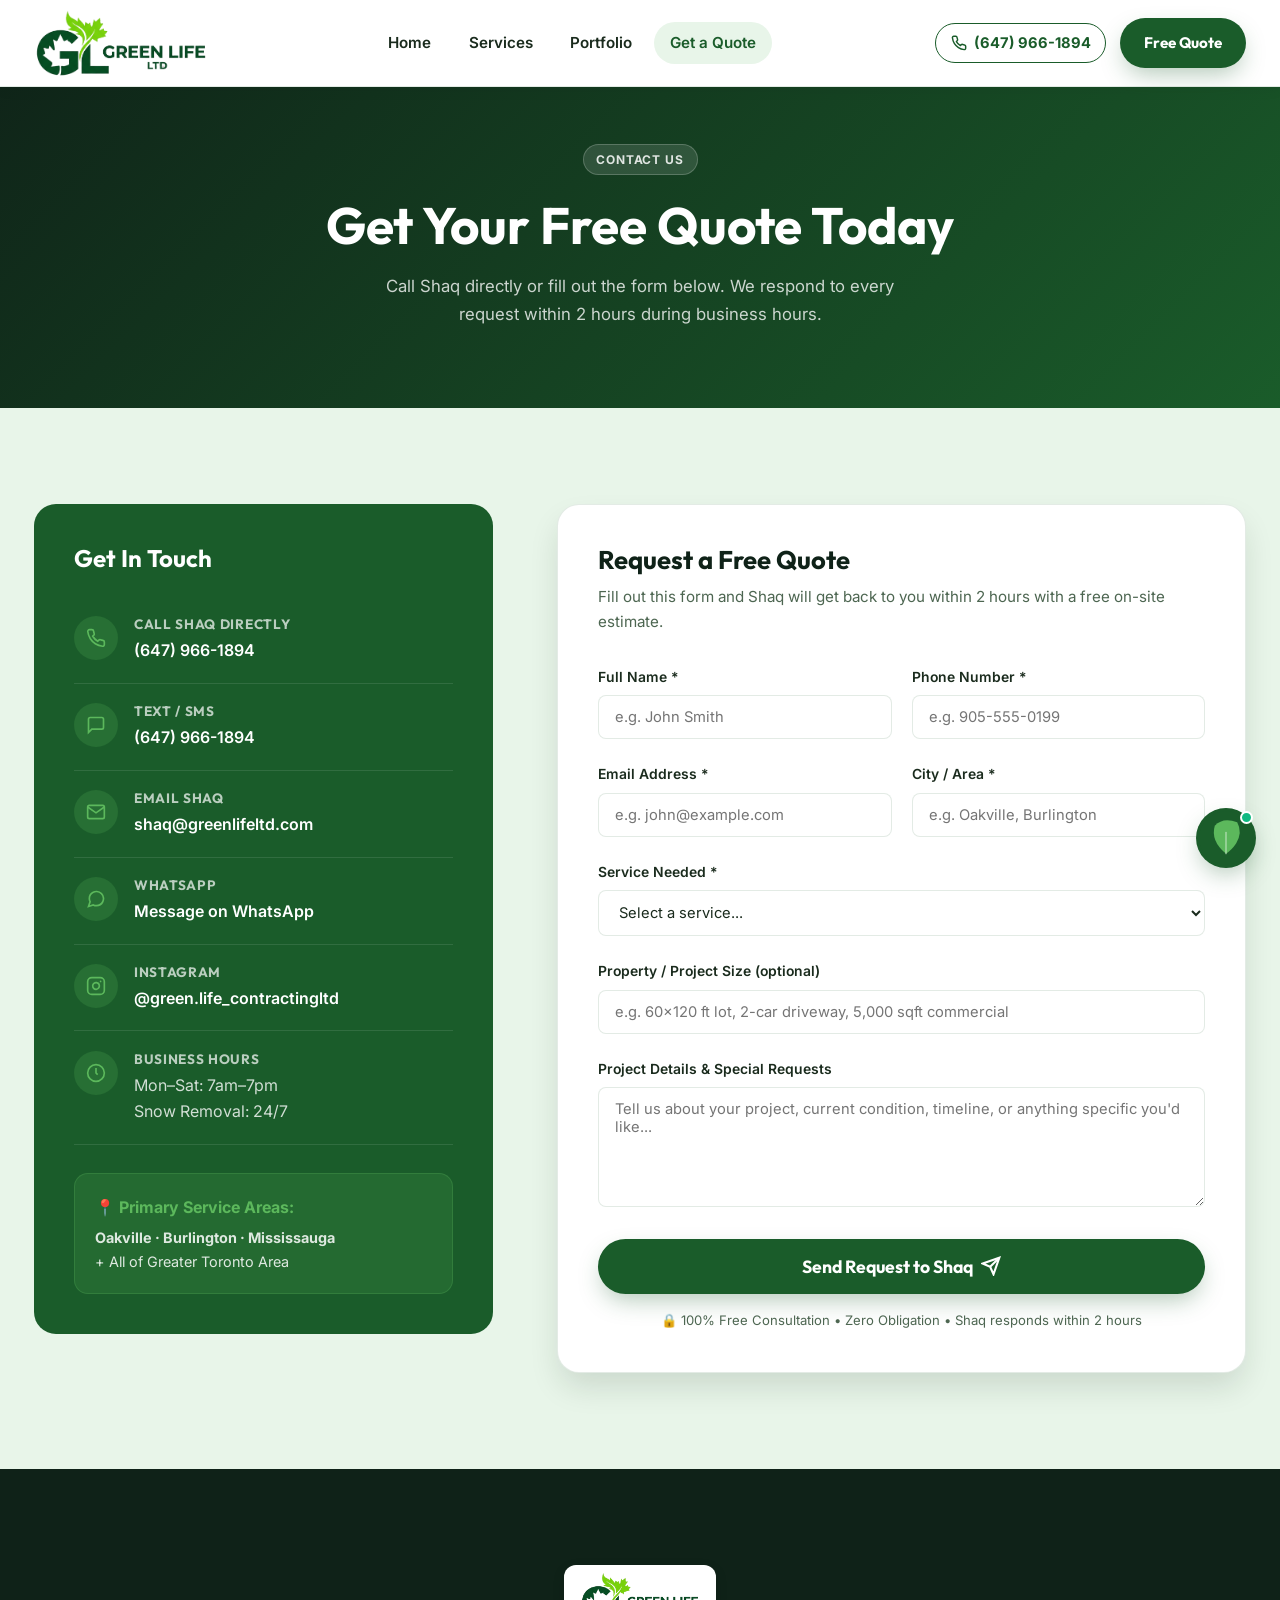
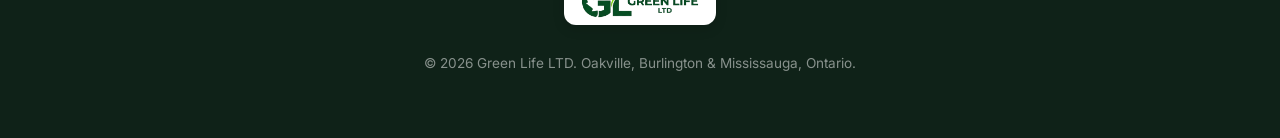
==== commit fe6f391a: "Make header white, make logo transparent and larger, style nav links and mobile menu" ====
--- a/contact.html
+++ b/contact.html
@@ -240,7 +240,7 @@
   <footer>
     <div class="container">
       <div style="text-align: center; padding: 2rem 0;">
-        <img src="logo.png" alt="Green Life LTD" style="height: 50px; margin: 0 auto 1rem;">
+        <div style="display: inline-block; background: #FFFFFF; padding: 6px 16px; border-radius: 12px; margin: 0 auto 1.25rem; box-shadow: 0 4px 12px rgba(0,0,0,0.15);"><img src="logo.png" alt="Green Life LTD" style="height: 48px; width: auto; display: block;"></div>
         <p style="color: rgba(255,255,255,0.5); font-size: 0.85rem;">&copy; 2026 Green Life LTD. Oakville, Burlington &amp; Mississauga, Ontario.</p>
       </div>
     </div>
--- a/style.css
+++ b/style.css
@@ -137,80 +137,94 @@
 /* ====================== HEADER / NAV ====================== */
 header {
   position: fixed; top: 0; left: 0; right: 0; z-index: 100;
-  background: rgba(15, 34, 24, 0.96);
+  background: #FFFFFF;
   backdrop-filter: blur(12px);
-  border-bottom: 1px solid rgba(92, 184, 92, 0.15);
-  transition: box-shadow 0.3s;
+  border-bottom: 1px solid rgba(26, 92, 42, 0.12);
+  box-shadow: 0 2px 14px rgba(15, 34, 24, 0.06);
+  transition: box-shadow 0.3s ease;
 }
 
 .nav-wrapper {
   display: flex; align-items: center; justify-content: space-between;
-  height: 72px; gap: 2rem;
-}
-
-.logo-link { display: flex; align-items: center; gap: 0.75rem; }
-.logo-img { height: 52px; width: auto; object-fit: contain; }
+  height: 86px; gap: 2rem;
+}
+
+.logo-link { display: flex; align-items: center; gap: 0.75rem; text-decoration: none; }
+.logo-img {
+  height: 70px;
+  width: auto;
+  object-fit: contain;
+  transition: transform var(--transition-fast);
+}
+.logo-link:hover .logo-img {
+  transform: scale(1.03);
+}
 .logo-text {
-  font-family: var(--font-heading); font-weight: 800;
-  font-size: 1.1rem; color: #fff; line-height: 1.15;
-}
-.logo-text span { display: block; color: var(--accent-lime); font-size: 0.7rem; font-weight: 600; letter-spacing: 0.06em; text-transform: uppercase; }
-
-.nav-links { display: flex; align-items: center; gap: 0.25rem; }
+  display: none;
+}
+
+.nav-links { display: flex; align-items: center; gap: 0.35rem; }
 .nav-links a {
-  color: rgba(255,255,255,0.82); font-weight: 500; font-size: 0.92rem;
+  color: var(--text-main); font-weight: 600; font-size: 0.95rem;
+  padding: 0.5rem 1rem; border-radius: var(--radius-full);
+  transition: all var(--transition-fast);
+}
+.nav-links a:hover, .nav-links a.active {
+  color: var(--primary-forest); background: var(--green-pale);
+}
+
+.nav-actions { display: flex; align-items: center; gap: 0.85rem; }
+.nav-phone {
+  display: flex; align-items: center; gap: 0.45rem;
+  color: var(--primary-forest); font-weight: 700; font-size: 0.92rem;
   padding: 0.45rem 0.9rem; border-radius: var(--radius-full);
+  border: 1.5px solid var(--primary-forest);
+  background: transparent;
   transition: all var(--transition-fast);
 }
-.nav-links a:hover, .nav-links a.active {
-  color: #fff; background: rgba(92, 184, 92, 0.15);
-}
-
-.nav-actions { display: flex; align-items: center; gap: 0.75rem; }
-.nav-phone {
-  display: flex; align-items: center; gap: 0.4rem;
-  color: var(--accent-lime); font-weight: 700; font-size: 0.9rem;
-  padding: 0.4rem 0.75rem; border-radius: var(--radius-full);
-  border: 1px solid rgba(92,184,92,0.3);
-  transition: all var(--transition-fast);
-}
-.nav-phone:hover { background: rgba(92,184,92,0.12); }
+.nav-phone:hover {
+  background: var(--primary-forest);
+  color: #FFFFFF;
+}
 
 @media (max-width: 900px) {
   .nav-links { display: none; }
   .nav-phone span { display: none; }
 }
 @media (max-width: 600px) {
+  .nav-wrapper { height: 72px; }
+  .logo-img { height: 54px; }
   .nav-actions .btn-primary { display: none; }
 }
 
 /* Mobile toggle */
 .mobile-toggle {
   display: none; background: none; border: none;
-  color: #fff; cursor: pointer; padding: 0.4rem;
+  color: var(--primary-dark); cursor: pointer; padding: 0.4rem;
   border-radius: var(--radius-sm);
 }
 @media (max-width: 900px) { .mobile-toggle { display: flex; } }
 
 .mobile-nav {
   display: none; flex-direction: column;
-  background: var(--primary-dark); padding: 1rem 1.5rem 1.5rem;
-  border-bottom: 1px solid rgba(92,184,92,0.15);
+  background: #FFFFFF; padding: 1rem 1.5rem 1.5rem;
+  border-bottom: 2px solid var(--green-pale);
+  box-shadow: 0 14px 28px rgba(15, 34, 24, 0.12);
 }
 .mobile-nav.open { display: flex; }
 .mobile-nav a {
-  color: rgba(255,255,255,0.85); font-size: 1rem; font-weight: 500;
-  padding: 0.7rem 0; border-bottom: 1px solid rgba(255,255,255,0.06);
+  color: var(--text-main); font-size: 1rem; font-weight: 600;
+  padding: 0.75rem 0; border-bottom: 1px solid rgba(26, 92, 42, 0.08);
   transition: color var(--transition-fast);
 }
-.mobile-nav a:hover { color: var(--accent-lime); }
+.mobile-nav a:hover { color: var(--primary-forest); }
 .mobile-nav a:last-child { border-bottom: none; }
 
 /* ====================== HERO SECTION ====================== */
 .hero {
   position: relative; min-height: 100vh;
   display: flex; align-items: center;
-  padding-top: 72px; overflow: hidden;
+  padding-top: 86px; overflow: hidden;
 }
 
 .hero-bg {
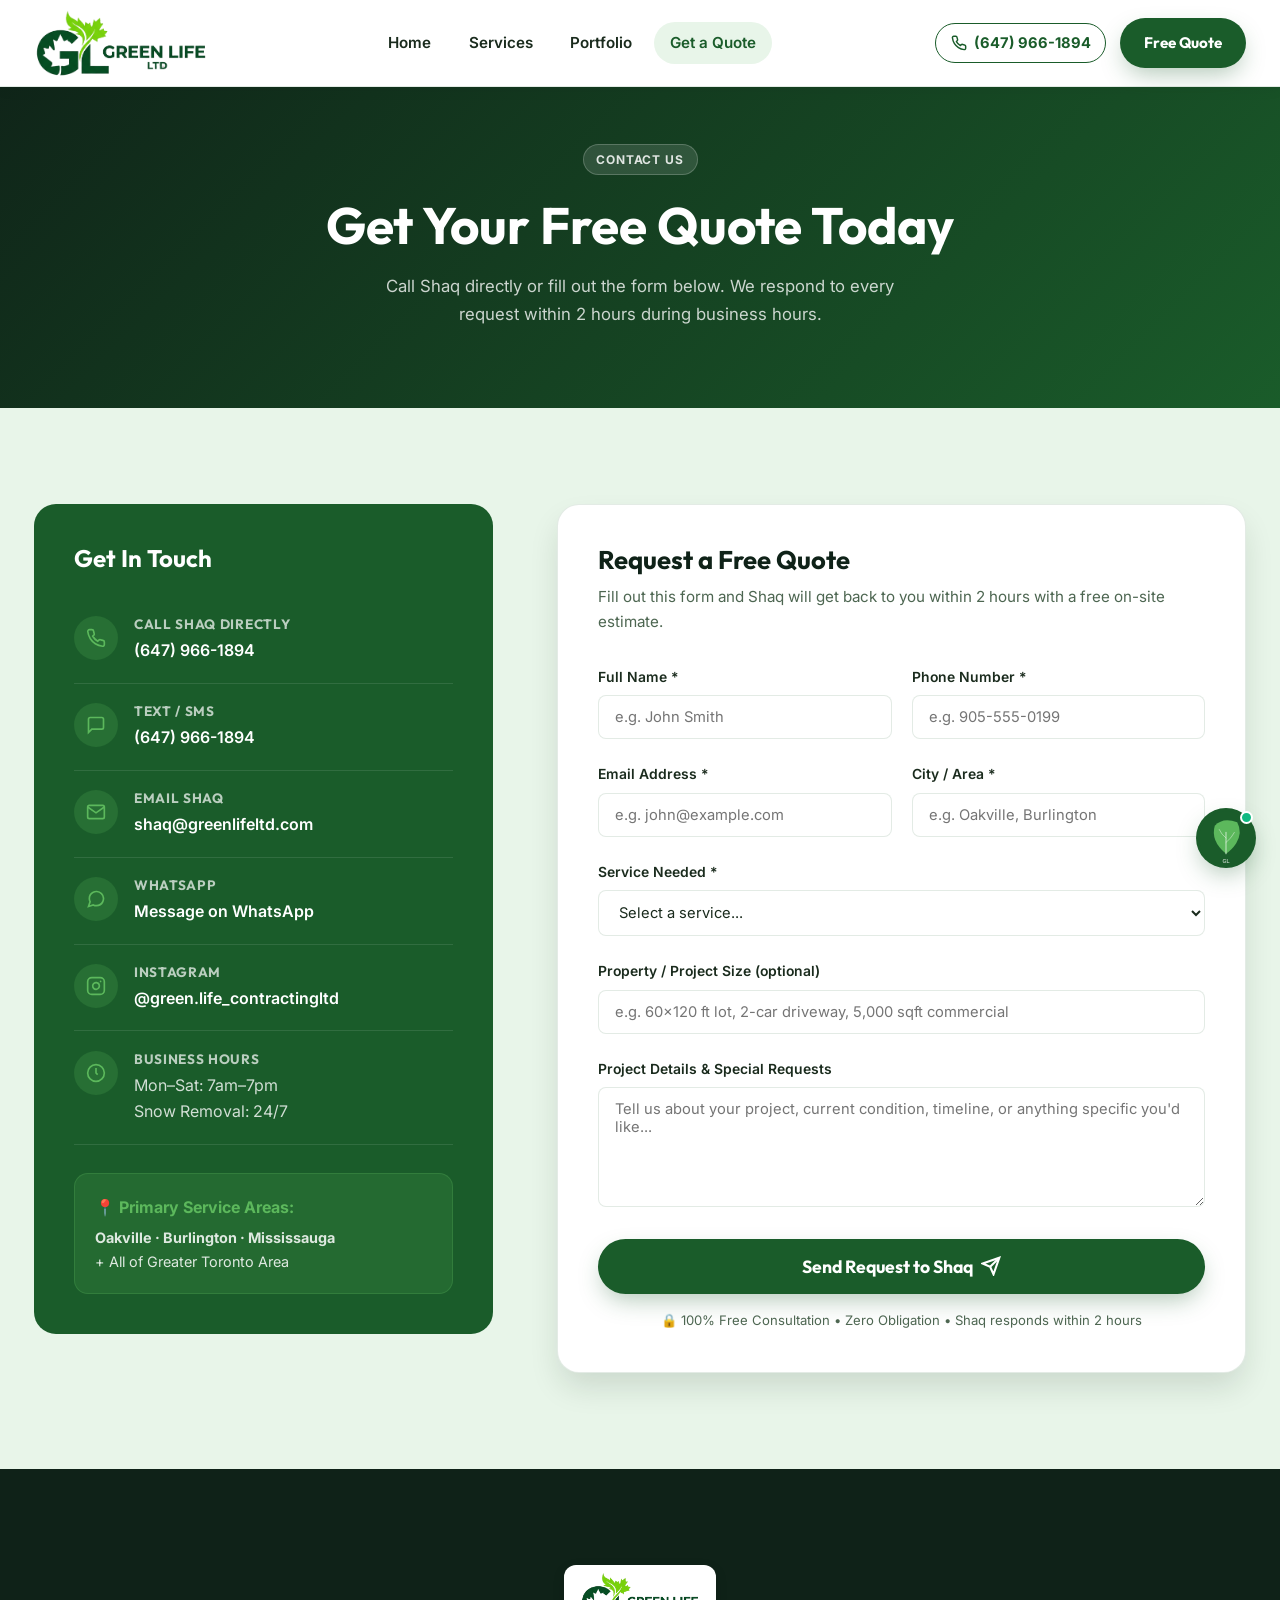
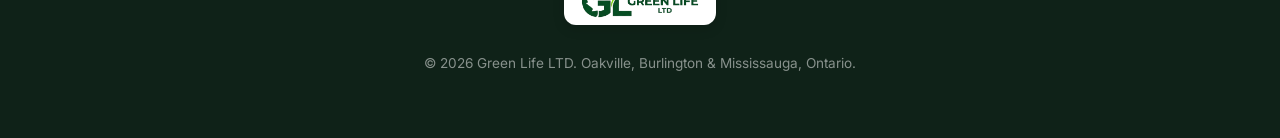
==== commit dcd1ff76: "Audit fixes: block HANDOVER.md, add OG meta tags, fix avatar SVG, a11y insta-cards, clean CSS/JS" ====
--- a/contact.html
+++ b/contact.html
@@ -3,8 +3,16 @@
 <head>
   <meta charset="UTF-8">
   <meta name="viewport" content="width=device-width, initial-scale=1.0">
+  <meta name="color-scheme" content="light">
+  <meta name="supported-color-schemes" content="light">
   <title>Contact & Free Quote | Green Life LTD — (647) 966-1894</title>
   <meta name="description" content="Get a free quote from Green Life LTD. Call Shaq at (647) 966-1894 or submit your project details. Serving Oakville, Burlington and Mississauga.">
+  <meta name="keywords" content="free landscaping quote oakville, contact green life ltd, shaq landscaping burlington, get a quote snow removal mississauga, landscaping estimate gta, (647) 966-1894">
+  <meta property="og:title" content="Get a Free Quote | Green Life LTD — Call (647) 966-1894">
+  <meta property="og:description" content="Contact Shaq at Green Life LTD for a free on-site quote. Landscaping, hardscaping, snow removal and year-round contracts. Oakville, Burlington & Mississauga.">
+  <meta property="og:image" content="https://greenlifeltd.com/images/hero-landscaping.jpg">
+  <meta property="og:url" content="https://greenlifeltd.com/contact">
+  <meta property="og:type" content="website">
   <link rel="icon" type="image/png" href="logo.png">
   <link rel="preconnect" href="https://fonts.googleapis.com">
   <link rel="preconnect" href="https://fonts.gstatic.com" crossorigin>
@@ -259,29 +267,28 @@
       <div class="chat-header">
         <div class="chat-header-title">
           <span style="display:inline-block; width:8px; height:8px; border-radius:50%; background:#10B981;"></span>
-          <span>Shaq &bull; Green Life LTD</span>
+          <span>Hi 🌿 I'm Shaq, questions?</span>
         </div>
         <button class="chat-close-btn" id="chat-close" aria-label="Close Chat">
           <svg width="18" height="18" viewBox="0 0 24 24" fill="none" stroke="currentColor" stroke-width="2.5"><line x1="18" y1="6" x2="6" y2="18"></line><line x1="6" y1="6" x2="18" y2="18"></line></svg>
         </button>
       </div>
-      <div class="chat-text" id="chat-text">
-        <div style="background: var(--green-pale); padding: 0.5rem 0.75rem; border-radius: 12px; margin-bottom: 0.5rem; font-size: 0.85rem; border: 1px solid rgba(26,92,42,0.12);">
-          Hi! I'm <strong>Shaq</strong> 🌿 Questions about our services or pricing? I'm here to help!
-        </div>
-      </div>
+      <div class="chat-text" id="chat-text"></div>
       <div class="chat-input-wrapper">
-        <input type="text" id="chat-input" placeholder="Ask Shaq..." aria-label="Chat query">
+        <input type="text" id="chat-input" placeholder="Type your question..." aria-label="Chat query">
         <button id="chat-send" class="chat-send-btn" aria-label="Send">
           <svg width="15" height="15" viewBox="0 0 24 24" fill="none" stroke="currentColor" stroke-width="2.5"><line x1="22" y1="2" x2="11" y2="13"></line><polygon points="22 2 15 22 11 13 2 9 22 2"></polygon></svg>
         </button>
       </div>
     </div>
-    <div class="avatar-wrapper" id="avatar-wrapper" title="Chat with Shaq" role="button" tabindex="0">
+    <div class="avatar-wrapper" id="avatar-wrapper" title="Chat with Shaq" aria-label="Open live chat with Shaq" role="button" tabindex="0">
       <svg viewBox="0 0 100 100" width="56" height="56">
         <circle cx="50" cy="50" r="48" fill="#1A5C2A"/>
         <path d="M 50 78 Q 22 55 30 28 Q 45 12 70 22 Q 80 40 68 60 Q 60 72 50 78 Z" fill="#5CB85C"/>
         <path d="M 50 78 L 50 40" stroke="#fff" stroke-width="2" stroke-linecap="round" opacity="0.6"/>
+        <path d="M 50 58 Q 60 50 65 40" stroke="#fff" stroke-width="1.5" stroke-linecap="round" fill="none" opacity="0.5"/>
+        <path d="M 50 50 Q 42 44 38 35" stroke="#fff" stroke-width="1.5" stroke-linecap="round" fill="none" opacity="0.5"/>
+        <text x="50" y="95" text-anchor="middle" font-size="9" fill="rgba(255,255,255,0.7)" font-family="Arial" font-weight="bold">GL</text>
       </svg>
       <div class="avatar-badge" title="Online"></div>
     </div>
--- a/style.css
+++ b/style.css
@@ -4,6 +4,7 @@
    ========================================================================== */
 
 :root {
+  color-scheme: light only;
   --font-heading: 'Outfit', -apple-system, BlinkMacSystemFont, 'Segoe UI', Roboto, sans-serif;
   --font-body: 'Inter', -apple-system, BlinkMacSystemFont, 'Segoe UI', Roboto, sans-serif;
 
@@ -48,9 +49,16 @@
 /* ====================== RESET & BASE ====================== */
 *, *::before, *::after { box-sizing: border-box; margin: 0; padding: 0; }
 
-html { scroll-behavior: smooth; font-size: 16px; -webkit-font-smoothing: antialiased; }
+html {
+  color-scheme: light only;
+  scroll-behavior: smooth;
+  font-size: 16px;
+  -webkit-font-smoothing: antialiased;
+  background-color: var(--bg-light);
+}
 
 body {
+  color-scheme: light only;
   font-family: var(--font-body);
   color: var(--text-main);
   background-color: var(--bg-light);
@@ -714,41 +722,46 @@
 
 .chat-bubble {
   display: none; flex-direction: column;
-  width: 340px; max-height: 480px;
+  width: 330px; max-height: 420px;
   background: #fff; border-radius: var(--radius-lg);
-  box-shadow: 0 24px 60px -8px rgba(0,0,0,0.25), 0 0 0 1px rgba(0,0,0,0.06);
-  margin-bottom: 0.75rem; overflow: hidden;
+  box-shadow: 0 20px 50px -8px rgba(0,0,0,0.22), 0 0 0 1px rgba(0,0,0,0.06);
+  margin-bottom: 0.5rem; overflow: hidden;
 }
 .chat-bubble.active { display: flex; }
-@media (max-width: 400px) { .chat-bubble { width: calc(100vw - 2rem); } }
 
 .chat-header {
-  background: var(--primary-forest); padding: 0.9rem 1rem;
+  background: var(--primary-forest); padding: 0.75rem 1rem;
   display: flex; justify-content: space-between; align-items: center;
 }
 .chat-header-title {
-  display: flex; align-items: center; gap: 0.5rem;
-  color: #fff; font-size: 0.9rem; font-weight: 700;
+  display: flex; align-items: center; gap: 0.45rem;
+  color: #fff; font-size: 0.92rem; font-weight: 700;
   font-family: var(--font-heading);
 }
 .chat-close-btn {
-  background: none; border: none; color: rgba(255,255,255,0.7);
+  background: none; border: none; color: rgba(255,255,255,0.75);
   cursor: pointer; padding: 0.2rem; border-radius: 4px;
   transition: color var(--transition-fast);
 }
 .chat-close-btn:hover { color: #fff; }
 
 .chat-text {
-  flex: 1; overflow-y: auto; padding: 1rem;
-  display: flex; flex-direction: column; gap: 0.35rem;
-  font-size: 0.88rem; min-height: 180px; max-height: 280px;
+  flex: 1; overflow-y: auto; padding: 0.75rem 1rem;
+  display: flex; flex-direction: column; gap: 0.4rem;
+  font-size: 0.88rem; min-height: 0; max-height: 250px;
+}
+.chat-text:empty {
+  display: none;
+  padding: 0;
+  min-height: 0;
 }
 .chat-text::-webkit-scrollbar { width: 4px; }
 .chat-text::-webkit-scrollbar-thumb { background: rgba(0,0,0,0.1); border-radius: 2px; }
 
 .chat-input-wrapper {
-  display: flex; gap: 0.5rem; padding: 0.75rem 1rem;
+  display: flex; gap: 0.5rem; padding: 0.65rem 0.85rem;
   border-top: 1px solid #f1f5f9;
+  background: #FFFFFF;
 }
 #chat-input {
   flex: 1; border: 1.5px solid var(--border-light);
@@ -765,6 +778,50 @@
   flex-shrink: 0; transition: background var(--transition-fast);
 }
 .chat-send-btn:hover { background: var(--primary-forest-mid); }
+
+/* Mobile Optimizations - compact and non-intrusive */
+@media (max-width: 600px) {
+  .chat-widget-container {
+    right: 1rem;
+    bottom: 4.8rem;
+  }
+  .chat-bubble {
+    width: calc(100vw - 2rem);
+    max-width: 310px;
+    border-radius: 14px;
+    box-shadow: 0 16px 36px -4px rgba(0,0,0,0.25);
+  }
+  .chat-header {
+    padding: 0.6rem 0.8rem;
+  }
+  .chat-header-title {
+    font-size: 0.84rem;
+  }
+  .chat-text {
+    padding: 0.5rem 0.75rem;
+    max-height: 180px;
+    min-height: 0;
+  }
+  .chat-input-wrapper {
+    padding: 0.5rem 0.7rem;
+  }
+  #chat-input {
+    padding: 0.4rem 0.75rem;
+    font-size: 0.84rem;
+  }
+  .chat-send-btn {
+    width: 32px;
+    height: 32px;
+  }
+  .avatar-wrapper {
+    width: 52px;
+    height: 52px;
+  }
+  .avatar-wrapper svg {
+    width: 48px;
+    height: 48px;
+  }
+}
 
 .chat-greeting-mobile { display: none; }
 @media (max-width: 480px) {
@@ -794,3 +851,73 @@
   to { opacity: 1; transform: translateY(0); }
 }
 .animate-up { animation: fadeInUp 0.55s ease forwards; }
+
+/* ====================== STRICT LIGHT THEME OVERRIDE (FOR BRAVE / DARK OS) ====================== */
+@media (prefers-color-scheme: dark) {
+  :root {
+    color-scheme: light only !important;
+  }
+  html, body {
+    color-scheme: light only !important;
+    background-color: #F7FBF8 !important;
+    color: #1A2B1D !important;
+  }
+  header {
+    background: #FFFFFF !important;
+    background-color: #FFFFFF !important;
+    border-bottom: 1px solid rgba(26, 92, 42, 0.12) !important;
+    box-shadow: 0 2px 14px rgba(15, 34, 24, 0.06) !important;
+  }
+  .nav-links a {
+    color: #1A2B1D !important;
+  }
+  .nav-links a:hover, .nav-links a.active {
+    color: #1A5C2A !important;
+    background: #E8F5E9 !important;
+  }
+  .nav-phone {
+    color: #1A5C2A !important;
+    border: 1.5px solid #1A5C2A !important;
+    background: transparent !important;
+  }
+  .nav-phone:hover {
+    background: #1A5C2A !important;
+    color: #FFFFFF !important;
+  }
+  .mobile-nav {
+    background: #FFFFFF !important;
+    background-color: #FFFFFF !important;
+  }
+  .mobile-nav a {
+    color: #1A2B1D !important;
+  }
+  .mobile-toggle {
+    color: #0F2218 !important;
+  }
+  .services-section, .contracts-section, .portfolio-section {
+    background-color: #F7FBF8 !important;
+  }
+  .service-card, .contract-card, .quote-card, .quote-form-card, .portfolio-item, .instagram-embed-wrapper, .comparison-section, .insta-grid-section {
+    background-color: #FFFFFF !important;
+    color: #1A2B1D !important;
+  }
+  .hero-estimate-card {
+    background: rgba(255, 255, 255, 0.98) !important;
+    color: #1A2B1D !important;
+  }
+  .section-title, .service-body h3, .contract-card h3, .quote-card h2, .quote-form-card h2, .portfolio-body h3 {
+    color: #0F2218 !important;
+  }
+  .section-desc, .service-body p, .portfolio-body p {
+    color: #4D6651 !important;
+  }
+  .form-control, .estimate-form input, .estimate-form select, .estimate-form textarea {
+    background-color: #FFFFFF !important;
+    color: #1A2B1D !important;
+    border-color: rgba(26, 92, 42, 0.12) !important;
+  }
+  .chat-bubble {
+    background-color: #FFFFFF !important;
+    color: #1A2B1D !important;
+  }
+}
